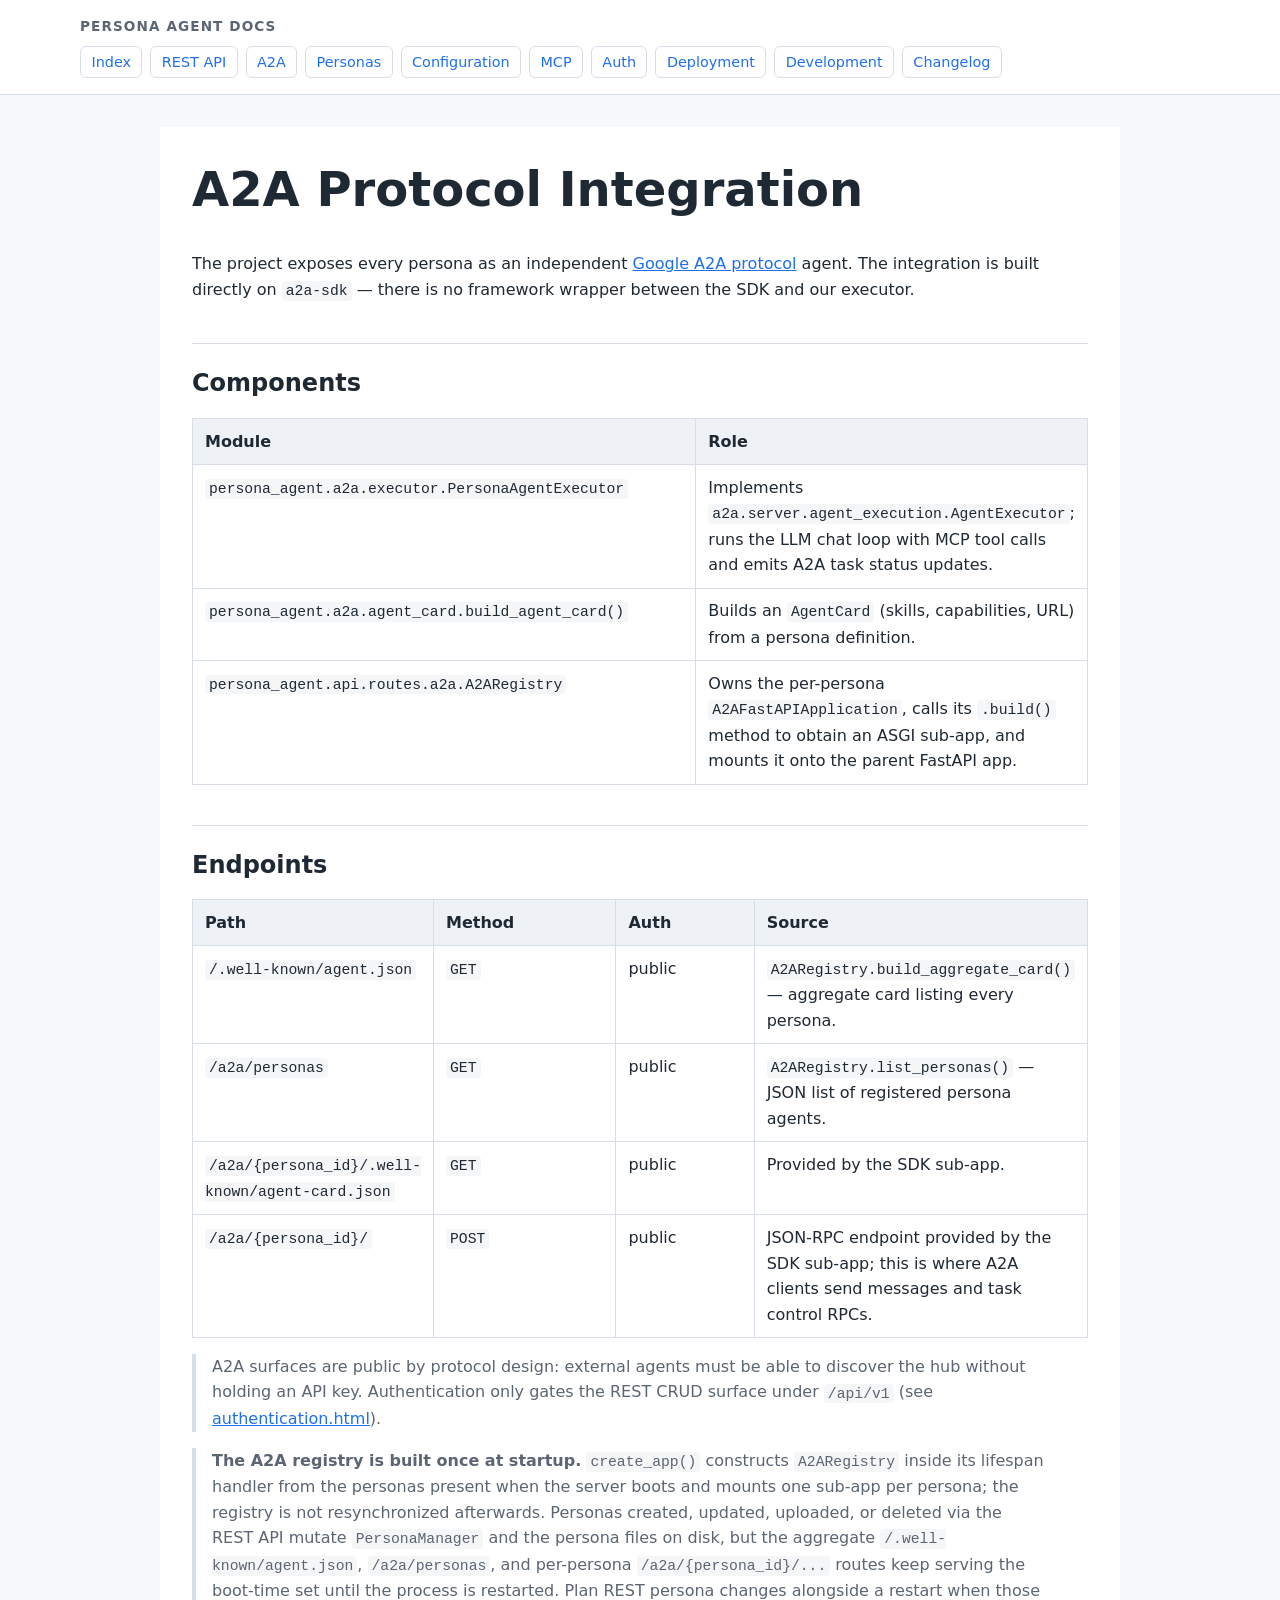
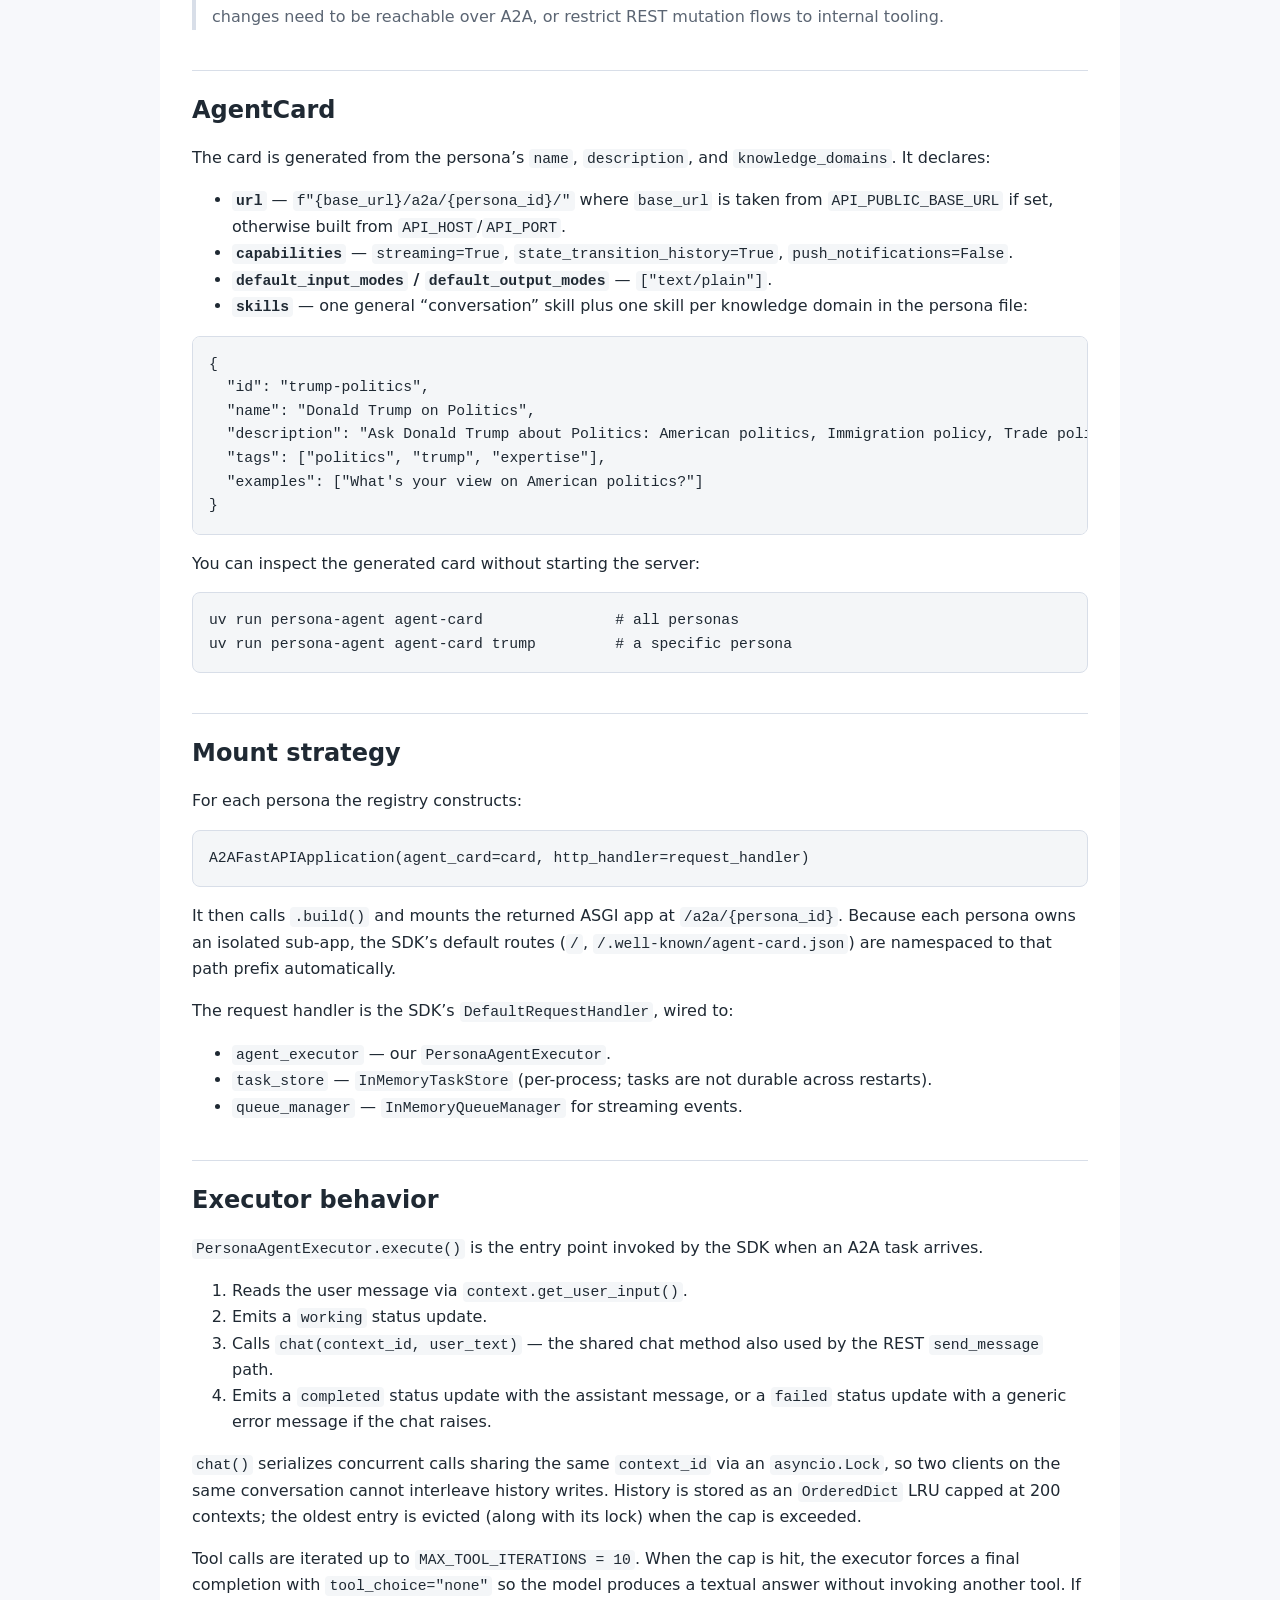
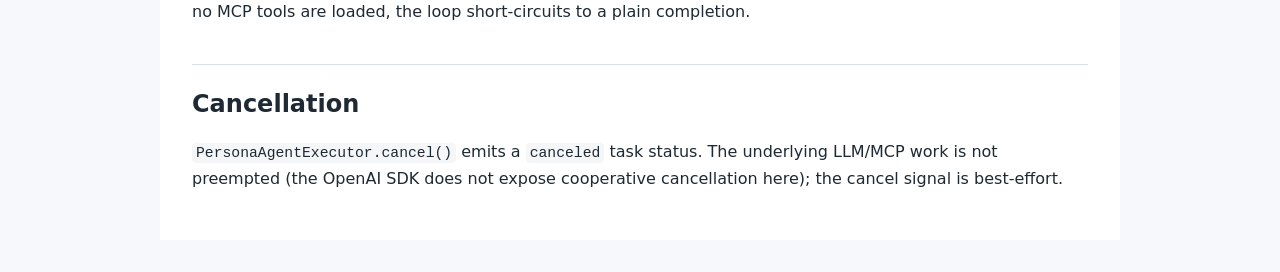
==== docs/a2a-protocol.html @ f4e12960 "docs: migrate reference docs to HTML" ====
<!DOCTYPE html>
<html lang="en">
<head>
  <meta charset="utf-8" />
  <meta name="generator" content="pandoc" />
  <meta name="viewport" content="width=device-width, initial-scale=1.0, user-scalable=yes" />
  <title>A2A Protocol Integration</title>
  <link rel="stylesheet" href="styles.css" />
</head>
<body>
<nav class="site-nav" aria-label="Documentation">
  <p class="site-nav__title">Persona Agent Docs</p>
  <ul class="site-nav__links">
    <li><a href="index.html">Index</a></li>
    <li><a href="api-reference.html">REST API</a></li>
    <li><a href="a2a-protocol.html">A2A</a></li>
    <li><a href="persona-schema.html">Personas</a></li>
    <li><a href="configuration.html">Configuration</a></li>
    <li><a href="mcp-integration.html">MCP</a></li>
    <li><a href="authentication.html">Auth</a></li>
    <li><a href="deployment.html">Deployment</a></li>
    <li><a href="development.html">Development</a></li>
    <li><a href="changelog.html">Changelog</a></li>
  </ul>
</nav>
<main>
<h1 id="a2a-protocol-integration">A2A Protocol Integration</h1>
<p>The project exposes every persona as an independent <a
href="https://github.com/google/A2A">Google A2A protocol</a> agent. The
integration is built directly on <code>a2a-sdk</code> — there is no
framework wrapper between the SDK and our executor.</p>
<h2 id="components">Components</h2>
<table>
<colgroup>
<col style="width: 57%" />
<col style="width: 42%" />
</colgroup>
<thead>
<tr class="header">
<th>Module</th>
<th>Role</th>
</tr>
</thead>
<tbody>
<tr class="odd">
<td><code>persona_agent.a2a.executor.PersonaAgentExecutor</code></td>
<td>Implements <code>a2a.server.agent_execution.AgentExecutor</code>;
runs the LLM chat loop with MCP tool calls and emits A2A task status
updates.</td>
</tr>
<tr class="even">
<td><code>persona_agent.a2a.agent_card.build_agent_card()</code></td>
<td>Builds an <code>AgentCard</code> (skills, capabilities, URL) from a
persona definition.</td>
</tr>
<tr class="odd">
<td><code>persona_agent.api.routes.a2a.A2ARegistry</code></td>
<td>Owns the per-persona <code>A2AFastAPIApplication</code>, calls its
<code>.build()</code> method to obtain an ASGI sub-app, and mounts it
onto the parent FastAPI app.</td>
</tr>
</tbody>
</table>
<h2 id="endpoints">Endpoints</h2>
<table>
<colgroup>
<col style="width: 21%" />
<col style="width: 28%" />
<col style="width: 21%" />
<col style="width: 28%" />
</colgroup>
<thead>
<tr class="header">
<th>Path</th>
<th>Method</th>
<th>Auth</th>
<th>Source</th>
</tr>
</thead>
<tbody>
<tr class="odd">
<td><code>/.well-known/agent.json</code></td>
<td><code>GET</code></td>
<td>public</td>
<td><code>A2ARegistry.build_aggregate_card()</code> — aggregate card
listing every persona.</td>
</tr>
<tr class="even">
<td><code>/a2a/personas</code></td>
<td><code>GET</code></td>
<td>public</td>
<td><code>A2ARegistry.list_personas()</code> — JSON list of registered
persona agents.</td>
</tr>
<tr class="odd">
<td><code>/a2a/{persona_id}/.well-known/agent-card.json</code></td>
<td><code>GET</code></td>
<td>public</td>
<td>Provided by the SDK sub-app.</td>
</tr>
<tr class="even">
<td><code>/a2a/{persona_id}/</code></td>
<td><code>POST</code></td>
<td>public</td>
<td>JSON-RPC endpoint provided by the SDK sub-app; this is where A2A
clients send messages and task control RPCs.</td>
</tr>
</tbody>
</table>
<blockquote>
<p>A2A surfaces are public by protocol design: external agents must be
able to discover the hub without holding an API key. Authentication only
gates the REST CRUD surface under <code>/api/v1</code> (see <a
href="authentication.html">authentication.html</a>).</p>
</blockquote>
<blockquote>
<p><strong>The A2A registry is built once at startup.</strong>
<code>create_app()</code> constructs <code>A2ARegistry</code> inside its
lifespan handler from the personas present when the server boots and
mounts one sub-app per persona; the registry is not resynchronized
afterwards. Personas created, updated, uploaded, or deleted via the REST
API mutate <code>PersonaManager</code> and the persona files on disk,
but the aggregate <code>/.well-known/agent.json</code>,
<code>/a2a/personas</code>, and per-persona
<code>/a2a/{persona_id}/...</code> routes keep serving the boot-time set
until the process is restarted. Plan REST persona changes alongside a
restart when those changes need to be reachable over A2A, or restrict
REST mutation flows to internal tooling.</p>
</blockquote>
<h2 id="agentcard">AgentCard</h2>
<p>The card is generated from the persona’s <code>name</code>,
<code>description</code>, and <code>knowledge_domains</code>. It
declares:</p>
<ul>
<li><strong><code>url</code></strong> —
<code>f"{base_url}/a2a/{persona_id}/"</code> where <code>base_url</code>
is taken from <code>API_PUBLIC_BASE_URL</code> if set, otherwise built
from <code>API_HOST</code>/<code>API_PORT</code>.</li>
<li><strong><code>capabilities</code></strong> —
<code>streaming=True</code>, <code>state_transition_history=True</code>,
<code>push_notifications=False</code>.</li>
<li><strong><code>default_input_modes</code> /
<code>default_output_modes</code></strong> —
<code>["text/plain"]</code>.</li>
<li><strong><code>skills</code></strong> — one general “conversation”
skill plus one skill per knowledge domain in the persona file:</li>
</ul>
<div class="sourceCode" id="cb1"><pre
class="sourceCode json"><code class="sourceCode json"><span id="cb1-1"><a href="#cb1-1" aria-hidden="true" tabindex="-1"></a><span class="fu">{</span></span>
<span id="cb1-2"><a href="#cb1-2" aria-hidden="true" tabindex="-1"></a>  <span class="dt">&quot;id&quot;</span><span class="fu">:</span> <span class="st">&quot;trump-politics&quot;</span><span class="fu">,</span></span>
<span id="cb1-3"><a href="#cb1-3" aria-hidden="true" tabindex="-1"></a>  <span class="dt">&quot;name&quot;</span><span class="fu">:</span> <span class="st">&quot;Donald Trump on Politics&quot;</span><span class="fu">,</span></span>
<span id="cb1-4"><a href="#cb1-4" aria-hidden="true" tabindex="-1"></a>  <span class="dt">&quot;description&quot;</span><span class="fu">:</span> <span class="st">&quot;Ask Donald Trump about Politics: American politics, Immigration policy, Trade policy, …&quot;</span><span class="fu">,</span></span>
<span id="cb1-5"><a href="#cb1-5" aria-hidden="true" tabindex="-1"></a>  <span class="dt">&quot;tags&quot;</span><span class="fu">:</span> <span class="ot">[</span><span class="st">&quot;politics&quot;</span><span class="ot">,</span> <span class="st">&quot;trump&quot;</span><span class="ot">,</span> <span class="st">&quot;expertise&quot;</span><span class="ot">]</span><span class="fu">,</span></span>
<span id="cb1-6"><a href="#cb1-6" aria-hidden="true" tabindex="-1"></a>  <span class="dt">&quot;examples&quot;</span><span class="fu">:</span> <span class="ot">[</span><span class="st">&quot;What&#39;s your view on American politics?&quot;</span><span class="ot">]</span></span>
<span id="cb1-7"><a href="#cb1-7" aria-hidden="true" tabindex="-1"></a><span class="fu">}</span></span></code></pre></div>
<p>You can inspect the generated card without starting the server:</p>
<div class="sourceCode" id="cb2"><pre
class="sourceCode bash"><code class="sourceCode bash"><span id="cb2-1"><a href="#cb2-1" aria-hidden="true" tabindex="-1"></a><span class="ex">uv</span> run persona-agent agent-card               <span class="co"># all personas</span></span>
<span id="cb2-2"><a href="#cb2-2" aria-hidden="true" tabindex="-1"></a><span class="ex">uv</span> run persona-agent agent-card trump         <span class="co"># a specific persona</span></span></code></pre></div>
<h2 id="mount-strategy">Mount strategy</h2>
<p>For each persona the registry constructs:</p>
<div class="sourceCode" id="cb3"><pre
class="sourceCode python"><code class="sourceCode python"><span id="cb3-1"><a href="#cb3-1" aria-hidden="true" tabindex="-1"></a>A2AFastAPIApplication(agent_card<span class="op">=</span>card, http_handler<span class="op">=</span>request_handler)</span></code></pre></div>
<p>It then calls <code>.build()</code> and mounts the returned ASGI app
at <code>/a2a/{persona_id}</code>. Because each persona owns an isolated
sub-app, the SDK’s default routes (<code>/</code>,
<code>/.well-known/agent-card.json</code>) are namespaced to that path
prefix automatically.</p>
<p>The request handler is the SDK’s <code>DefaultRequestHandler</code>,
wired to:</p>
<ul>
<li><code>agent_executor</code> — our
<code>PersonaAgentExecutor</code>.</li>
<li><code>task_store</code> — <code>InMemoryTaskStore</code>
(per-process; tasks are not durable across restarts).</li>
<li><code>queue_manager</code> — <code>InMemoryQueueManager</code> for
streaming events.</li>
</ul>
<h2 id="executor-behavior">Executor behavior</h2>
<p><code>PersonaAgentExecutor.execute()</code> is the entry point
invoked by the SDK when an A2A task arrives.</p>
<ol type="1">
<li>Reads the user message via
<code>context.get_user_input()</code>.</li>
<li>Emits a <code>working</code> status update.</li>
<li>Calls <code>chat(context_id, user_text)</code> — the shared chat
method also used by the REST <code>send_message</code> path.</li>
<li>Emits a <code>completed</code> status update with the assistant
message, or a <code>failed</code> status update with a generic error
message if the chat raises.</li>
</ol>
<p><code>chat()</code> serializes concurrent calls sharing the same
<code>context_id</code> via an <code>asyncio.Lock</code>, so two clients
on the same conversation cannot interleave history writes. History is
stored as an <code>OrderedDict</code> LRU capped at 200 contexts; the
oldest entry is evicted (along with its lock) when the cap is
exceeded.</p>
<p>Tool calls are iterated up to <code>MAX_TOOL_ITERATIONS = 10</code>.
When the cap is hit, the executor forces a final completion with
<code>tool_choice="none"</code> so the model produces a textual answer
without invoking another tool. If no MCP tools are loaded, the loop
short-circuits to a plain completion.</p>
<h2 id="cancellation">Cancellation</h2>
<p><code>PersonaAgentExecutor.cancel()</code> emits a
<code>canceled</code> task status. The underlying LLM/MCP work is not
preempted (the OpenAI SDK does not expose cooperative cancellation
here); the cancel signal is best-effort.</p>
</main>
</body>
</html>
---- docs/styles.css ----
:root {
  color-scheme: light;
  --page-bg: #f7f8fb;
  --content-bg: #ffffff;
  --text: #1f2933;
  --muted: #5b6573;
  --border: #d8dee8;
  --accent: #1f6feb;
  --accent-bg: #eef5ff;
  --code-bg: #f4f6f8;
  --table-head: #eef1f6;
}

* {
  box-sizing: border-box;
}

html {
  background: var(--page-bg);
  color: var(--text);
  font-family:
    Inter, ui-sans-serif, system-ui, -apple-system, BlinkMacSystemFont, "Segoe UI",
    sans-serif;
  line-height: 1.6;
}

body {
  margin: 0;
}

.site-nav {
  background: var(--content-bg);
  border-bottom: 1px solid var(--border);
  padding: 1rem max(1rem, calc((100vw - 1120px) / 2));
}

.site-nav__title {
  color: var(--muted);
  font-size: 0.85rem;
  font-weight: 700;
  letter-spacing: 0.08em;
  margin: 0 0 0.5rem;
  text-transform: uppercase;
}

.site-nav__links {
  display: flex;
  flex-wrap: wrap;
  gap: 0.5rem;
  margin: 0;
  padding: 0;
}

.site-nav__links li {
  list-style: none;
}

.site-nav__links a {
  border: 1px solid var(--border);
  border-radius: 6px;
  color: var(--accent);
  display: inline-block;
  font-size: 0.9rem;
  line-height: 1;
  padding: 0.5rem 0.65rem;
  text-decoration: none;
}

.site-nav__links a:hover,
.site-nav__links a:focus {
  background: var(--accent-bg);
  border-color: var(--accent);
}

main {
  background: var(--content-bg);
  margin: 2rem auto;
  max-width: 960px;
  padding: 2rem;
}

h1,
h2,
h3,
h4 {
  line-height: 1.25;
}

h1 {
  font-size: clamp(2rem, 4vw, 3rem);
  margin-top: 0;
}

h2 {
  border-top: 1px solid var(--border);
  margin-top: 2.5rem;
  padding-top: 1.5rem;
}

a {
  color: var(--accent);
}

code {
  background: var(--code-bg);
  border-radius: 4px;
  font-family: "SFMono-Regular", Consolas, "Liberation Mono", monospace;
  font-size: 0.92em;
  padding: 0.12rem 0.25rem;
}

pre {
  background: var(--code-bg);
  border: 1px solid var(--border);
  border-radius: 8px;
  overflow-x: auto;
  padding: 1rem;
}

pre code {
  background: transparent;
  border-radius: 0;
  padding: 0;
}

blockquote {
  border-left: 4px solid var(--border);
  color: var(--muted);
  margin-left: 0;
  padding-left: 1rem;
}

table {
  border-collapse: collapse;
  display: block;
  overflow-x: auto;
  width: 100%;
}

th,
td {
  border: 1px solid var(--border);
  padding: 0.6rem 0.75rem;
  text-align: left;
  vertical-align: top;
}

th {
  background: var(--table-head);
}

@media (max-width: 720px) {
  main {
    margin: 0;
    padding: 1.25rem;
  }

  .site-nav {
    padding: 1rem;
  }
}
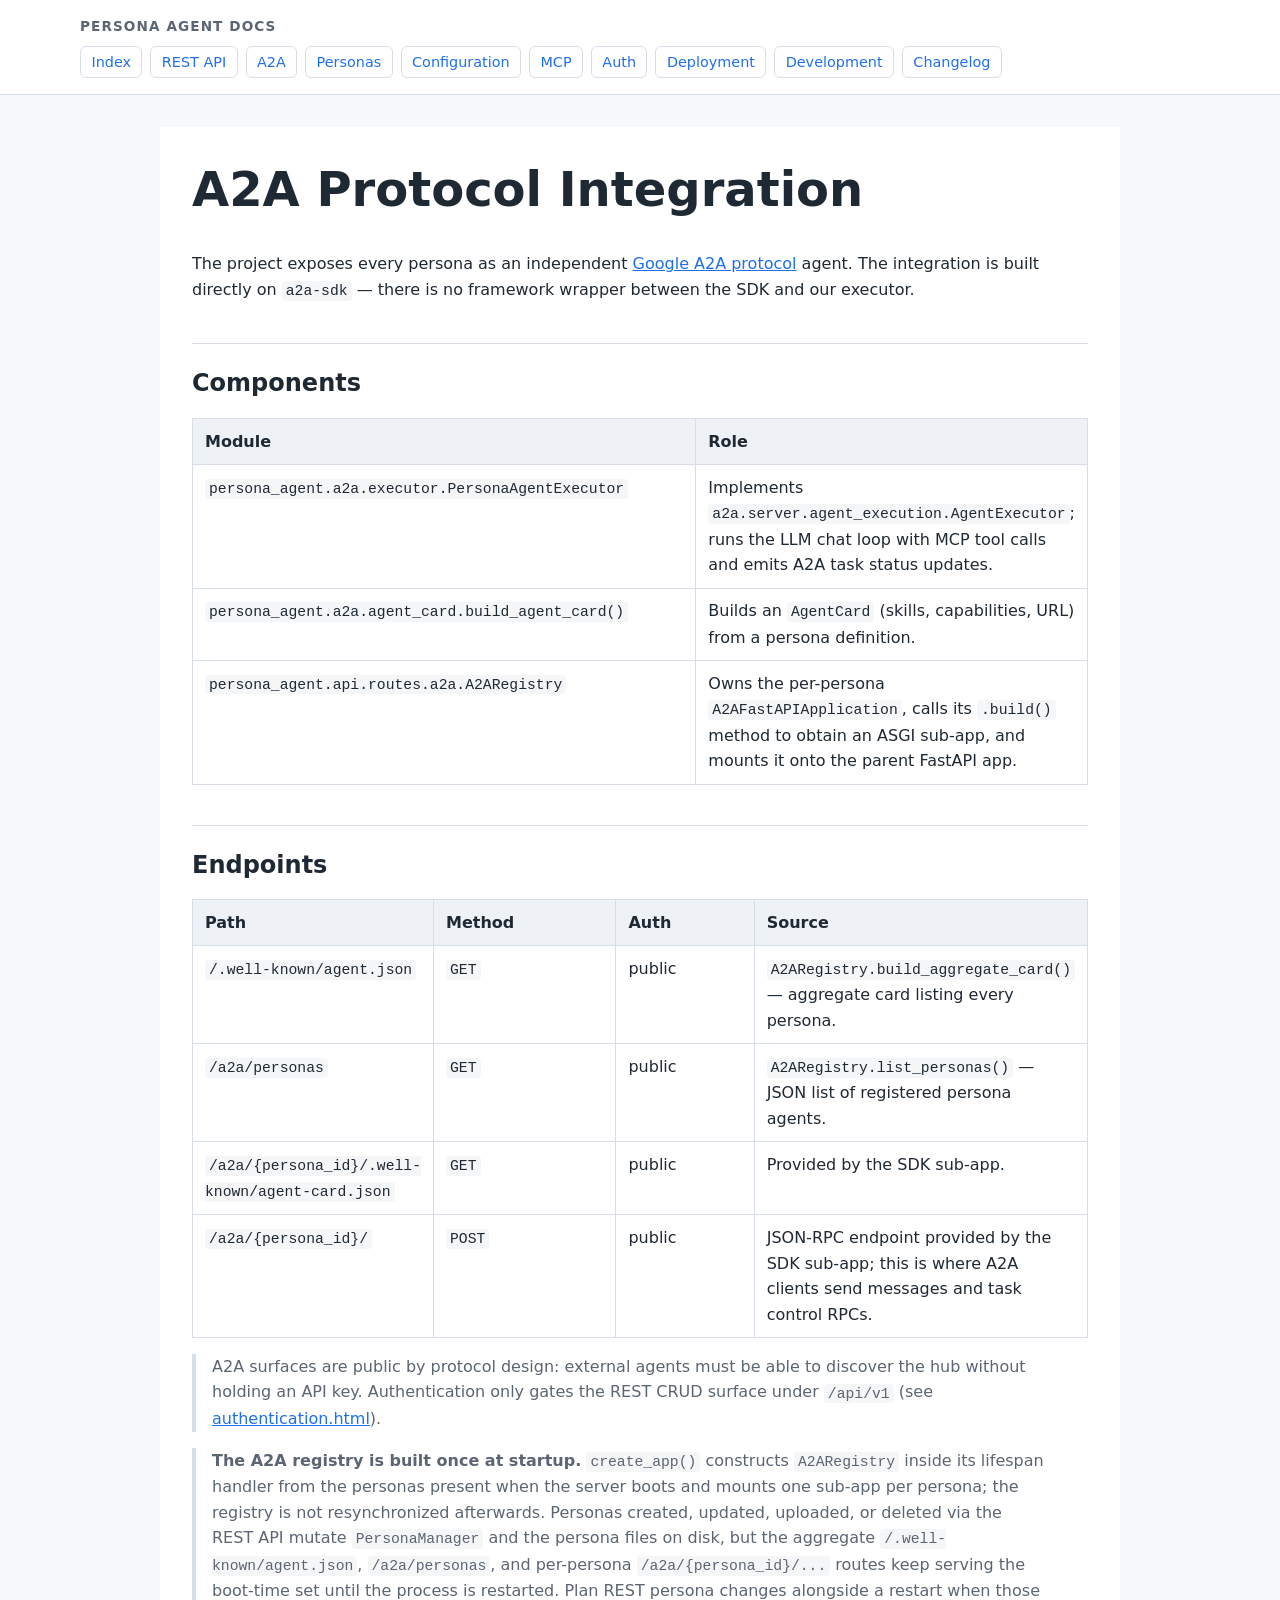
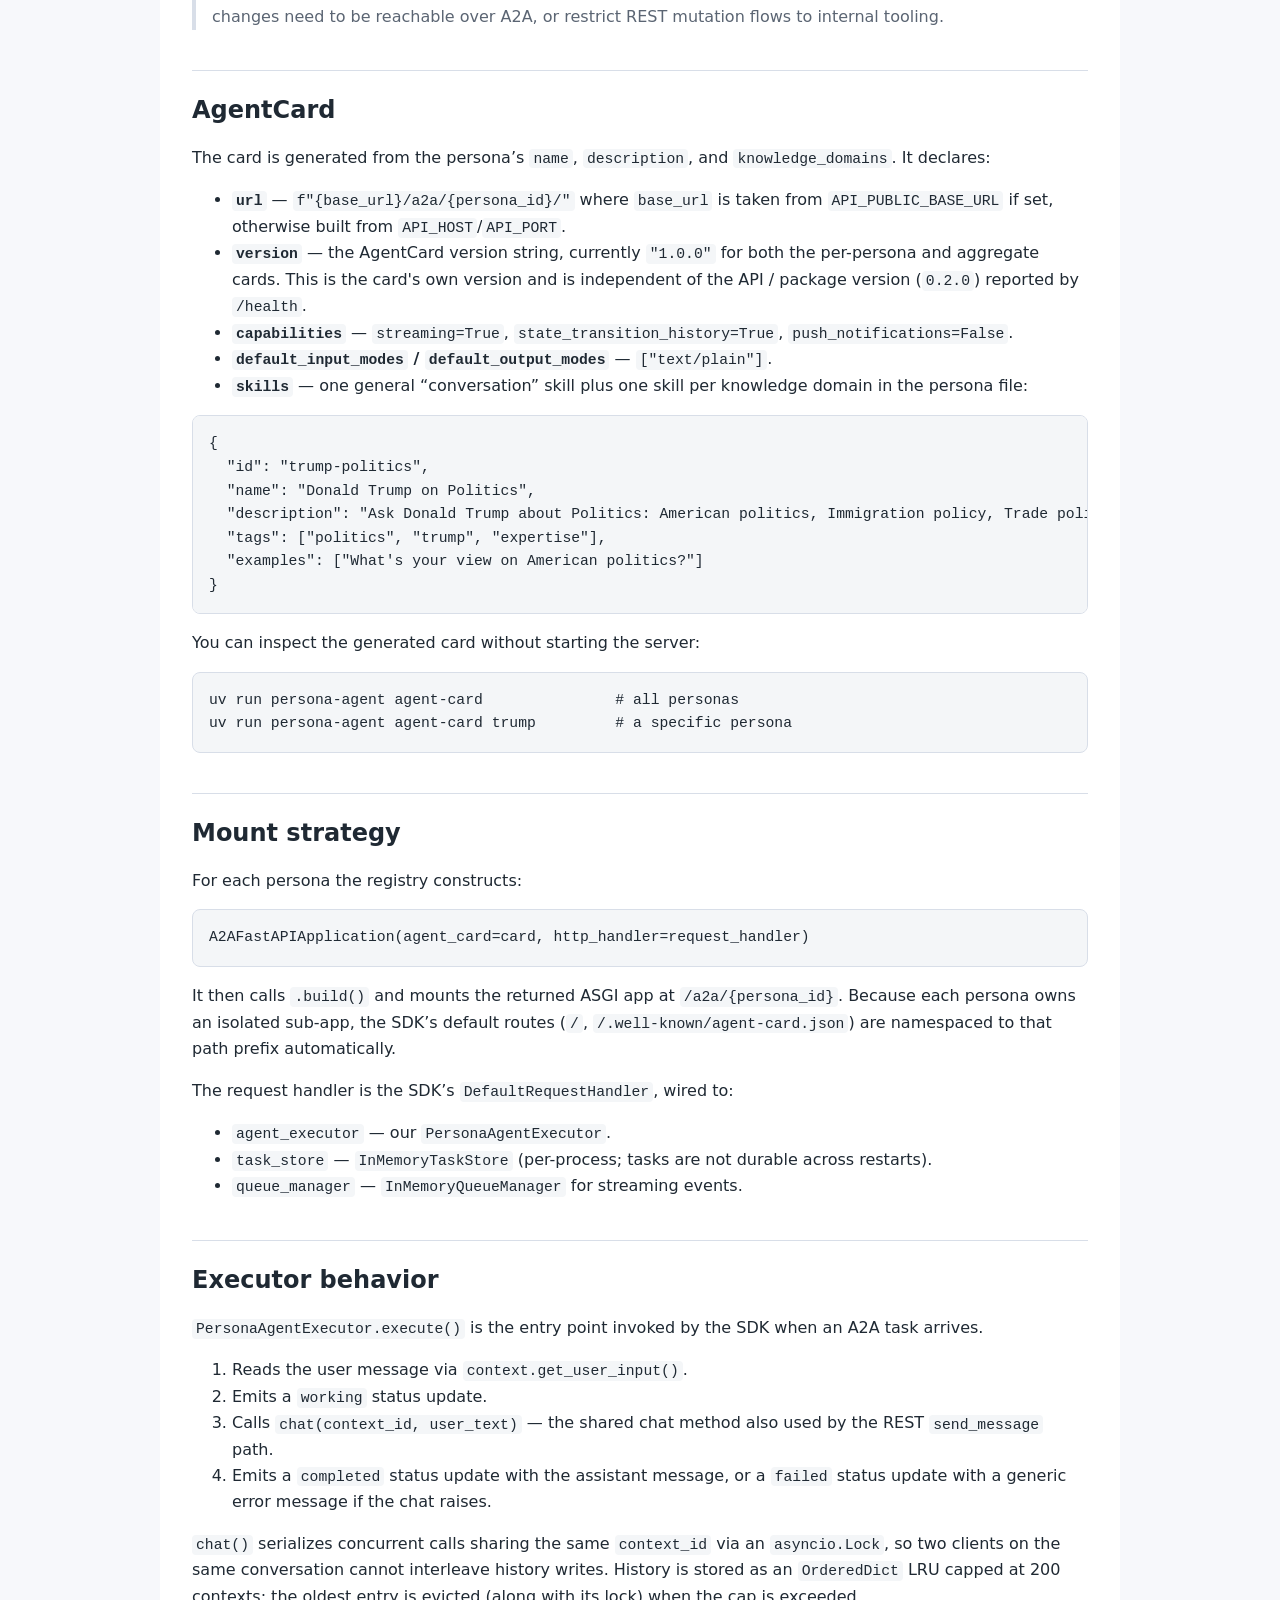
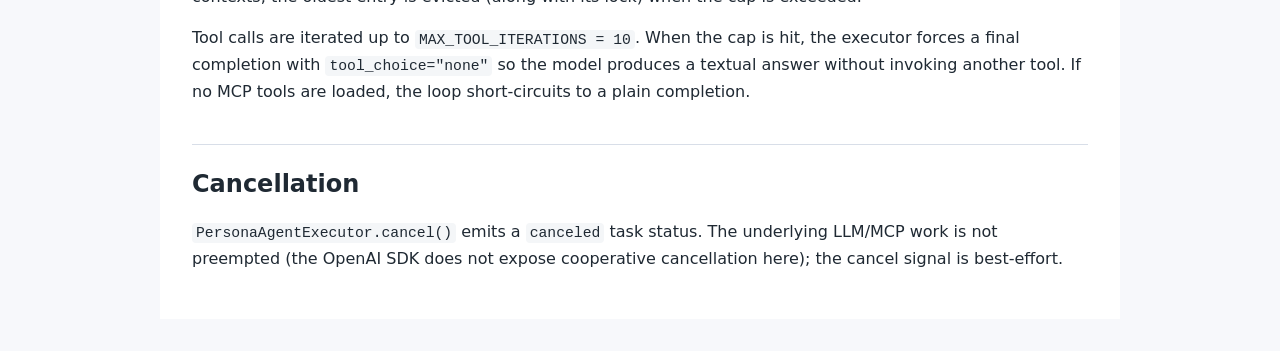
==== commit 4e744930: "docs: align LLM credential cascade and fill documentation gaps Correct the changelog PR #8 entry, wh" ====
--- a/docs/a2a-protocol.html
+++ b/docs/a2a-protocol.html
@@ -136,6 +136,11 @@
 <code>f"{base_url}/a2a/{persona_id}/"</code> where <code>base_url</code>
 is taken from <code>API_PUBLIC_BASE_URL</code> if set, otherwise built
 from <code>API_HOST</code>/<code>API_PORT</code>.</li>
+<li><strong><code>version</code></strong> — the AgentCard version
+string, currently <code>"1.0.0"</code> for both the per-persona and
+aggregate cards. This is the card's own version and is independent of the
+API / package version (<code>0.2.0</code>) reported by
+<code>/health</code>.</li>
 <li><strong><code>capabilities</code></strong> —
 <code>streaming=True</code>, <code>state_transition_history=True</code>,
 <code>push_notifications=False</code>.</li>
